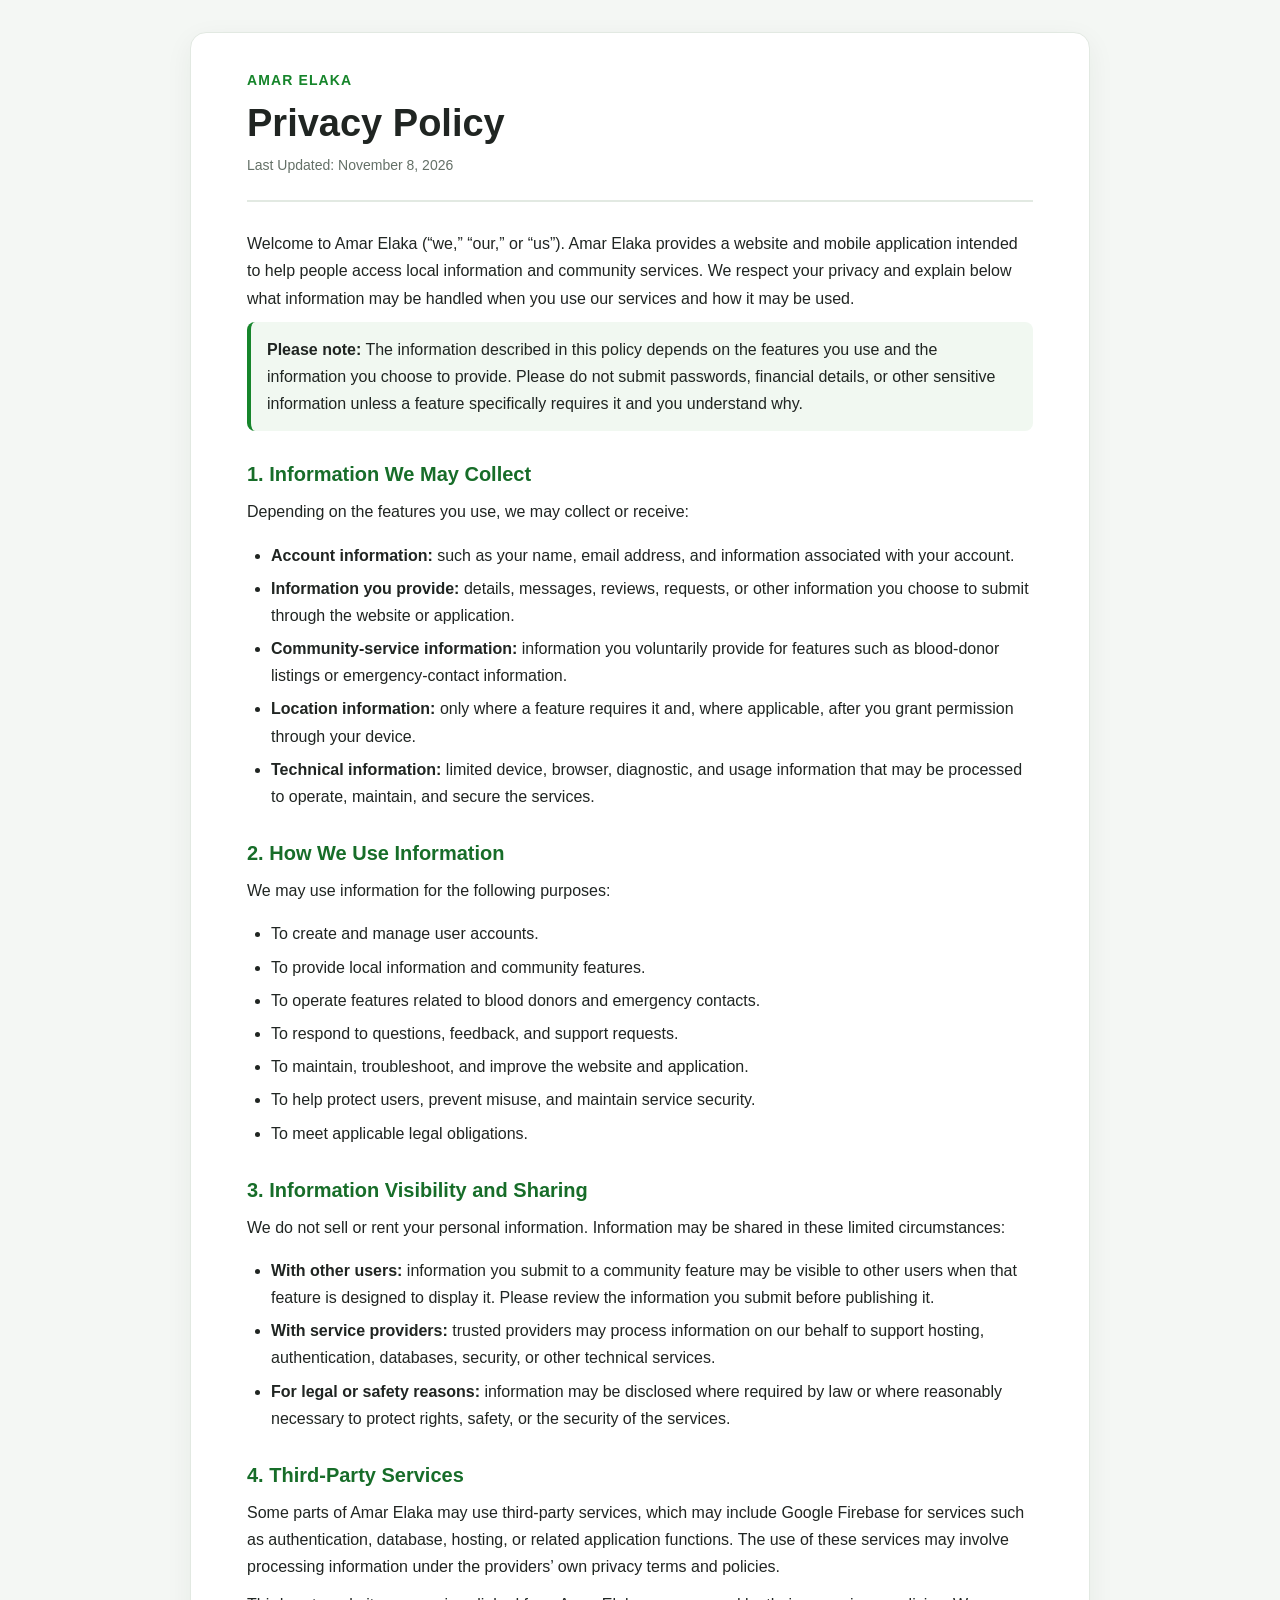
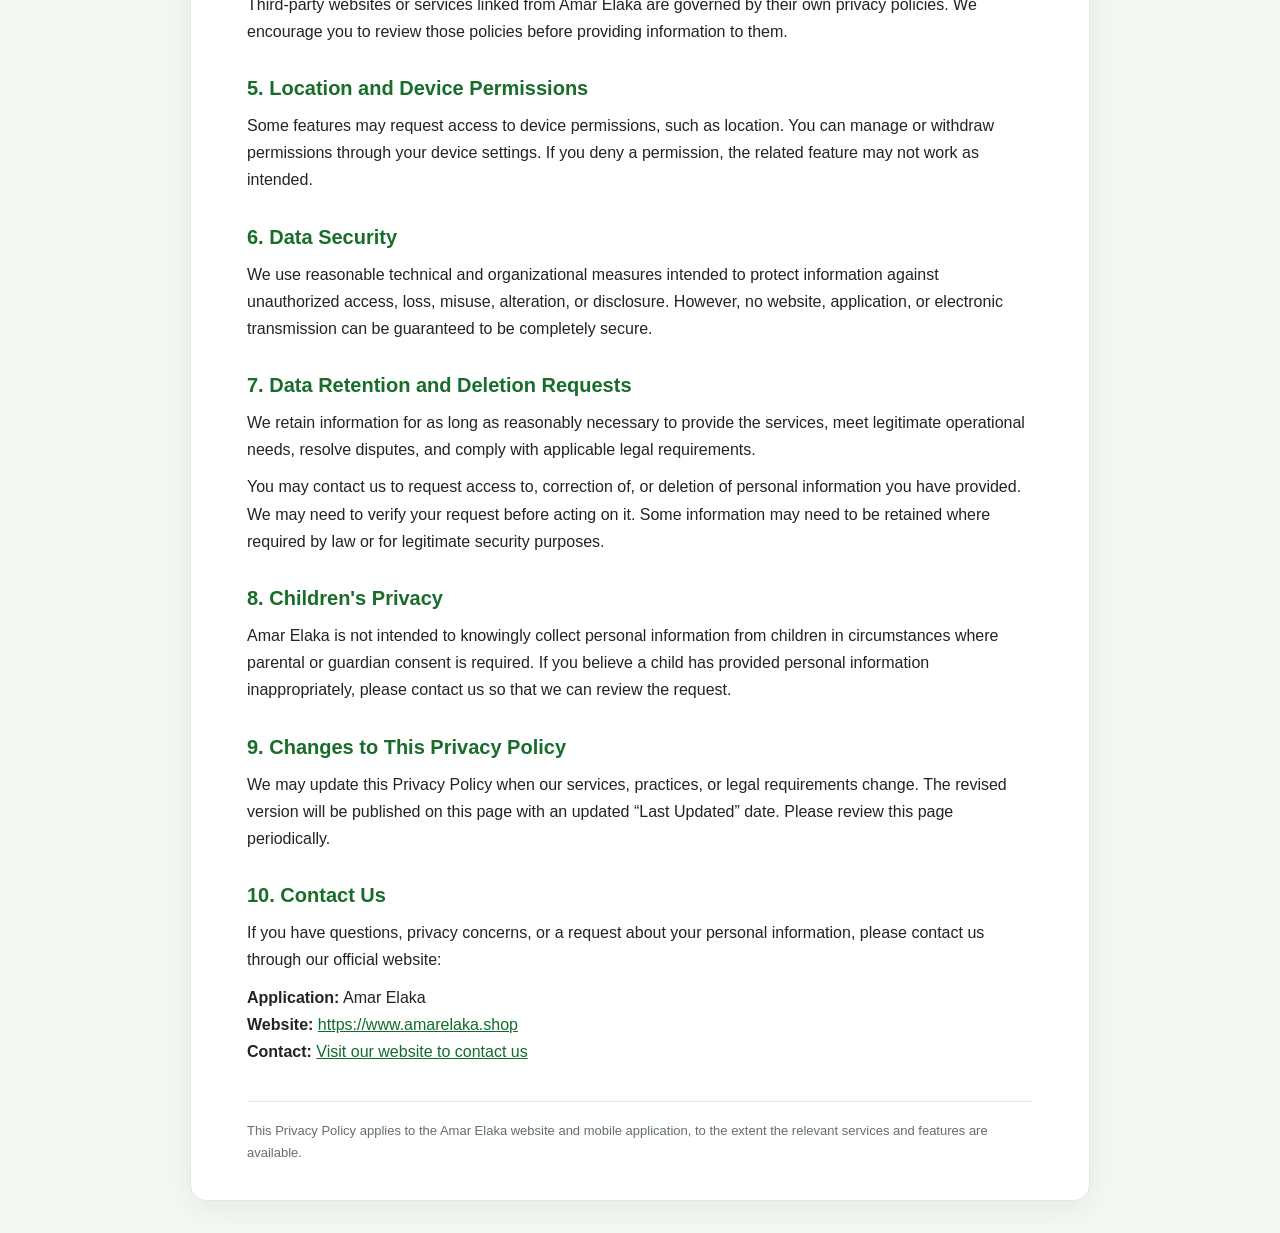
==== privacy-policy.html @ 848ef935 "Add files via upload" ====
<!DOCTYPE html>
<html lang="en">
<head>
  <meta charset="UTF-8">
  <meta name="viewport" content="width=device-width, initial-scale=1.0">
  <meta name="description" content="Privacy Policy for the Amar Elaka website and mobile application.">
  <meta name="robots" content="index, follow">
  <title>Privacy Policy | Amar Elaka</title>
  <style>
    :root {
      color-scheme: light;
      --primary: #16852b;
      --text: #202522;
      --muted: #647067;
      --surface: #ffffff;
      --background: #f4f7f4;
      --border: #e2e9e2;
    }
    * { box-sizing: border-box; }
    body {
      margin: 0;
      padding: 32px 16px;
      background: var(--background);
      color: var(--text);
      font-family: Arial, Helvetica, sans-serif;
      line-height: 1.7;
    }
    .container {
      width: 100%;
      max-width: 900px;
      margin: 0 auto;
      padding: 36px clamp(20px, 5vw, 56px);
      background: var(--surface);
      border: 1px solid var(--border);
      border-radius: 16px;
      box-shadow: 0 8px 28px rgba(20, 50, 25, 0.06);
    }
    header {
      padding-bottom: 22px;
      margin-bottom: 28px;
      border-bottom: 2px solid var(--border);
    }
    .brand {
      color: var(--primary);
      font-size: 14px;
      font-weight: 700;
      letter-spacing: .08em;
      text-transform: uppercase;
    }
    h1 { margin: 8px 0; font-size: clamp(28px, 5vw, 38px); line-height: 1.2; }
    .updated { color: var(--muted); font-size: 14px; }
    h2 {
      margin: 30px 0 10px;
      color: #176d29;
      font-size: 20px;
      line-height: 1.35;
    }
    p { margin: 10px 0; }
    ul { padding-left: 24px; }
    li { margin: 6px 0; }
    a { color: #116c2b; overflow-wrap: anywhere; }
    .note {
      padding: 14px 16px;
      background: #f1f8f1;
      border-left: 4px solid var(--primary);
      border-radius: 8px;
    }
    footer {
      margin-top: 36px;
      padding-top: 18px;
      border-top: 1px solid var(--border);
      color: var(--muted);
      font-size: 13px;
    }
    @media (max-width: 520px) {
      body { padding: 14px 10px; }
      .container { padding: 25px 19px; border-radius: 12px; }
      h2 { font-size: 18px; }
    }
  </style>
</head>
<body>
  <main class="container">
    <header>
      <div class="brand">Amar Elaka</div>
      <h1>Privacy Policy</h1>
      <div class="updated">Last Updated: November 8, 2026</div>
    </header>

    <p>Welcome to Amar Elaka (“we,” “our,” or “us”). Amar Elaka provides a website and mobile application intended to help people access local information and community services. We respect your privacy and explain below what information may be handled when you use our services and how it may be used.</p>

    <div class="note">
      <strong>Please note:</strong> The information described in this policy depends on the features you use and the information you choose to provide. Please do not submit passwords, financial details, or other sensitive information unless a feature specifically requires it and you understand why.
    </div>

    <h2>1. Information We May Collect</h2>
    <p>Depending on the features you use, we may collect or receive:</p>
    <ul>
      <li><strong>Account information:</strong> such as your name, email address, and information associated with your account.</li>
      <li><strong>Information you provide:</strong> details, messages, reviews, requests, or other information you choose to submit through the website or application.</li>
      <li><strong>Community-service information:</strong> information you voluntarily provide for features such as blood-donor listings or emergency-contact information.</li>
      <li><strong>Location information:</strong> only where a feature requires it and, where applicable, after you grant permission through your device.</li>
      <li><strong>Technical information:</strong> limited device, browser, diagnostic, and usage information that may be processed to operate, maintain, and secure the services.</li>
    </ul>

    <h2>2. How We Use Information</h2>
    <p>We may use information for the following purposes:</p>
    <ul>
      <li>To create and manage user accounts.</li>
      <li>To provide local information and community features.</li>
      <li>To operate features related to blood donors and emergency contacts.</li>
      <li>To respond to questions, feedback, and support requests.</li>
      <li>To maintain, troubleshoot, and improve the website and application.</li>
      <li>To help protect users, prevent misuse, and maintain service security.</li>
      <li>To meet applicable legal obligations.</li>
    </ul>

    <h2>3. Information Visibility and Sharing</h2>
    <p>We do not sell or rent your personal information. Information may be shared in these limited circumstances:</p>
    <ul>
      <li><strong>With other users:</strong> information you submit to a community feature may be visible to other users when that feature is designed to display it. Please review the information you submit before publishing it.</li>
      <li><strong>With service providers:</strong> trusted providers may process information on our behalf to support hosting, authentication, databases, security, or other technical services.</li>
      <li><strong>For legal or safety reasons:</strong> information may be disclosed where required by law or where reasonably necessary to protect rights, safety, or the security of the services.</li>
    </ul>

    <h2>4. Third-Party Services</h2>
    <p>Some parts of Amar Elaka may use third-party services, which may include Google Firebase for services such as authentication, database, hosting, or related application functions. The use of these services may involve processing information under the providers’ own privacy terms and policies.</p>
    <p>Third-party websites or services linked from Amar Elaka are governed by their own privacy policies. We encourage you to review those policies before providing information to them.</p>

    <h2>5. Location and Device Permissions</h2>
    <p>Some features may request access to device permissions, such as location. You can manage or withdraw permissions through your device settings. If you deny a permission, the related feature may not work as intended.</p>

    <h2>6. Data Security</h2>
    <p>We use reasonable technical and organizational measures intended to protect information against unauthorized access, loss, misuse, alteration, or disclosure. However, no website, application, or electronic transmission can be guaranteed to be completely secure.</p>

    <h2>7. Data Retention and Deletion Requests</h2>
    <p>We retain information for as long as reasonably necessary to provide the services, meet legitimate operational needs, resolve disputes, and comply with applicable legal requirements.</p>
    <p>You may contact us to request access to, correction of, or deletion of personal information you have provided. We may need to verify your request before acting on it. Some information may need to be retained where required by law or for legitimate security purposes.</p>

    <h2>8. Children's Privacy</h2>
    <p>Amar Elaka is not intended to knowingly collect personal information from children in circumstances where parental or guardian consent is required. If you believe a child has provided personal information inappropriately, please contact us so that we can review the request.</p>

    <h2>9. Changes to This Privacy Policy</h2>
    <p>We may update this Privacy Policy when our services, practices, or legal requirements change. The revised version will be published on this page with an updated “Last Updated” date. Please review this page periodically.</p>

    <h2>10. Contact Us</h2>
    <p>If you have questions, privacy concerns, or a request about your personal information, please contact us through our official website:</p>
    <p><strong>Application:</strong> Amar Elaka<br>
       <strong>Website:</strong> <a href="https://www.amarelaka.shop/">https://www.amarelaka.shop</a><br>
       <strong>Contact:</strong> <a href="https://www.amarelaka.shop/">Visit our website to contact us</a></p>

    <footer>
      This Privacy Policy applies to the Amar Elaka website and mobile application, to the extent the relevant services and features are available.
    </footer>
  </main>
</body>
</html>
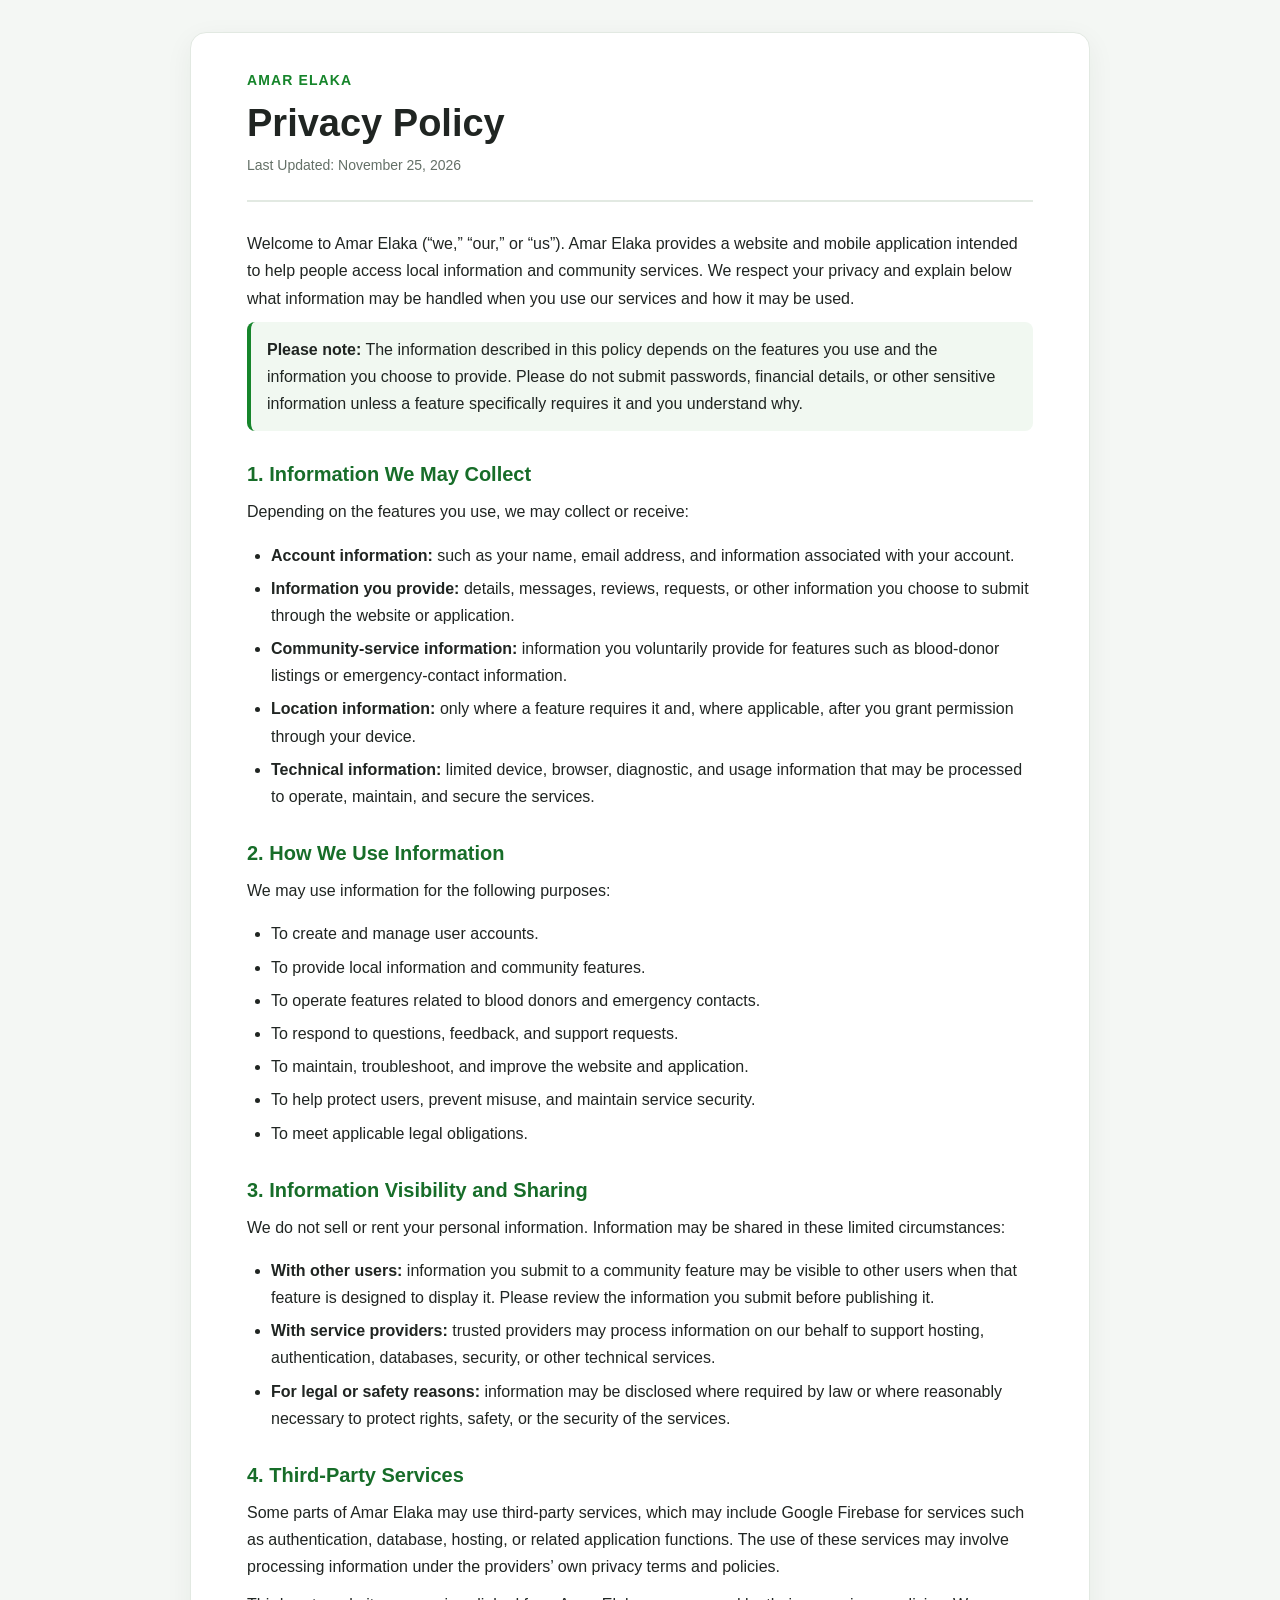
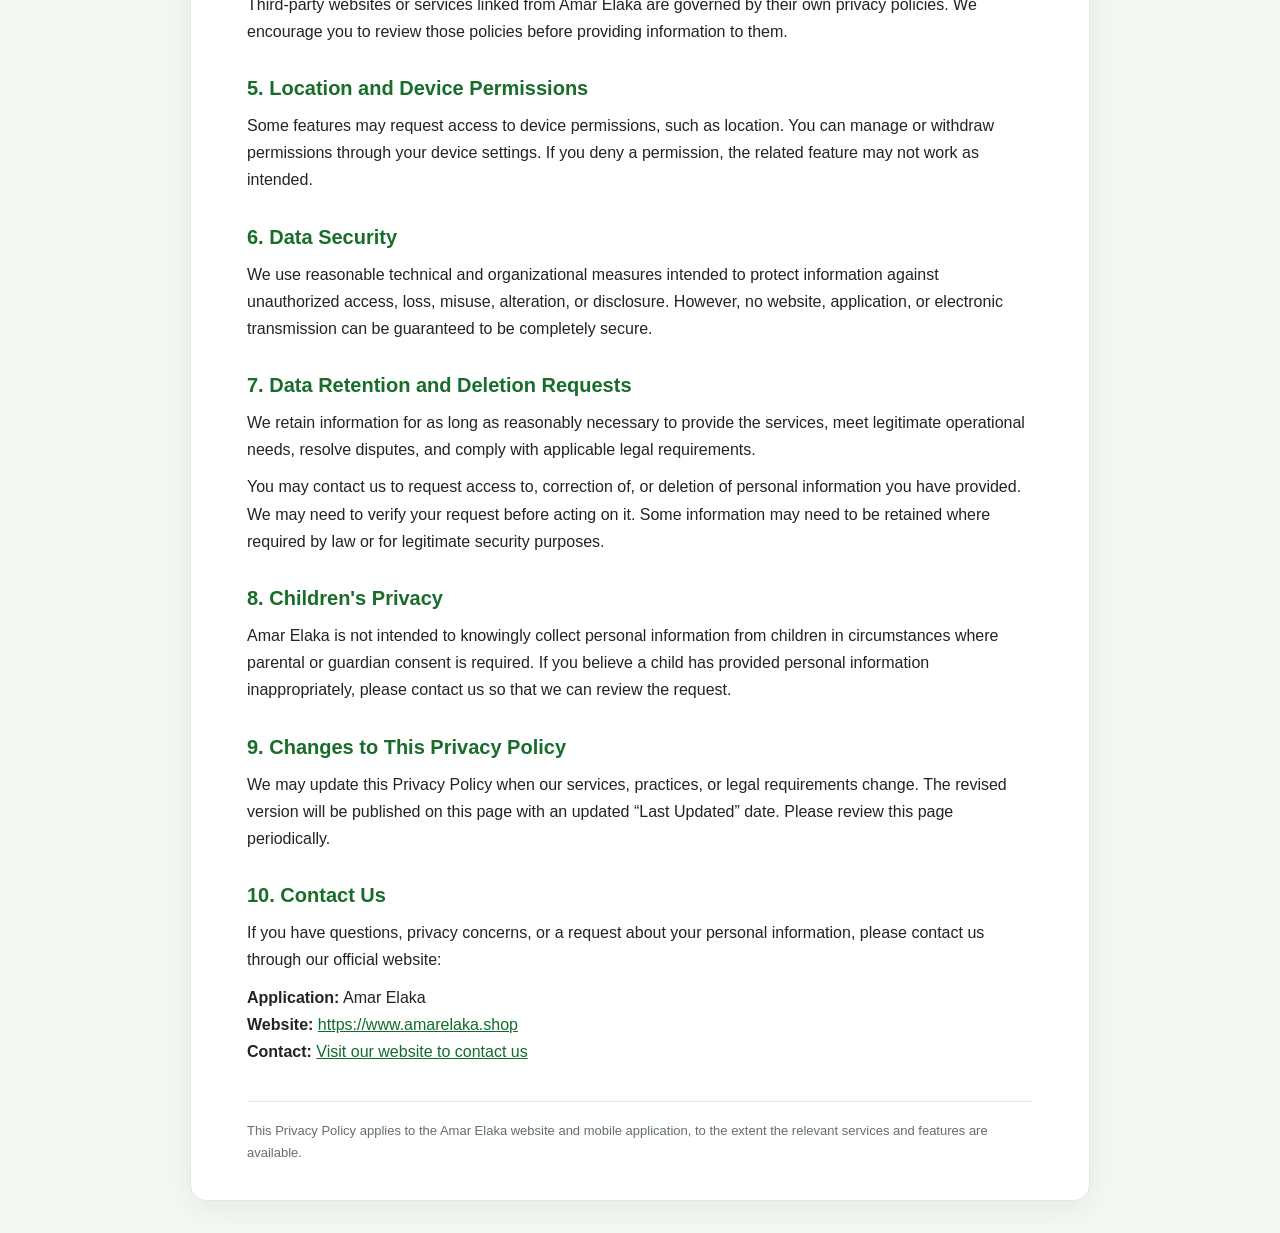
==== commit 50256c7c: "g" ====
--- a/privacy-policy.html
+++ b/privacy-policy.html
@@ -84,7 +84,7 @@
     <header>
       <div class="brand">Amar Elaka</div>
       <h1>Privacy Policy</h1>
-      <div class="updated">Last Updated: November 8, 2026</div>
+      <div class="updated">Last Updated: November 25, 2026</div>
     </header>
 
     <p>Welcome to Amar Elaka (“we,” “our,” or “us”). Amar Elaka provides a website and mobile application intended to help people access local information and community services. We respect your privacy and explain below what information may be handled when you use our services and how it may be used.</p>
@@ -154,4 +154,4 @@
     </footer>
   </main>
 </body>
-</html>
+</html>
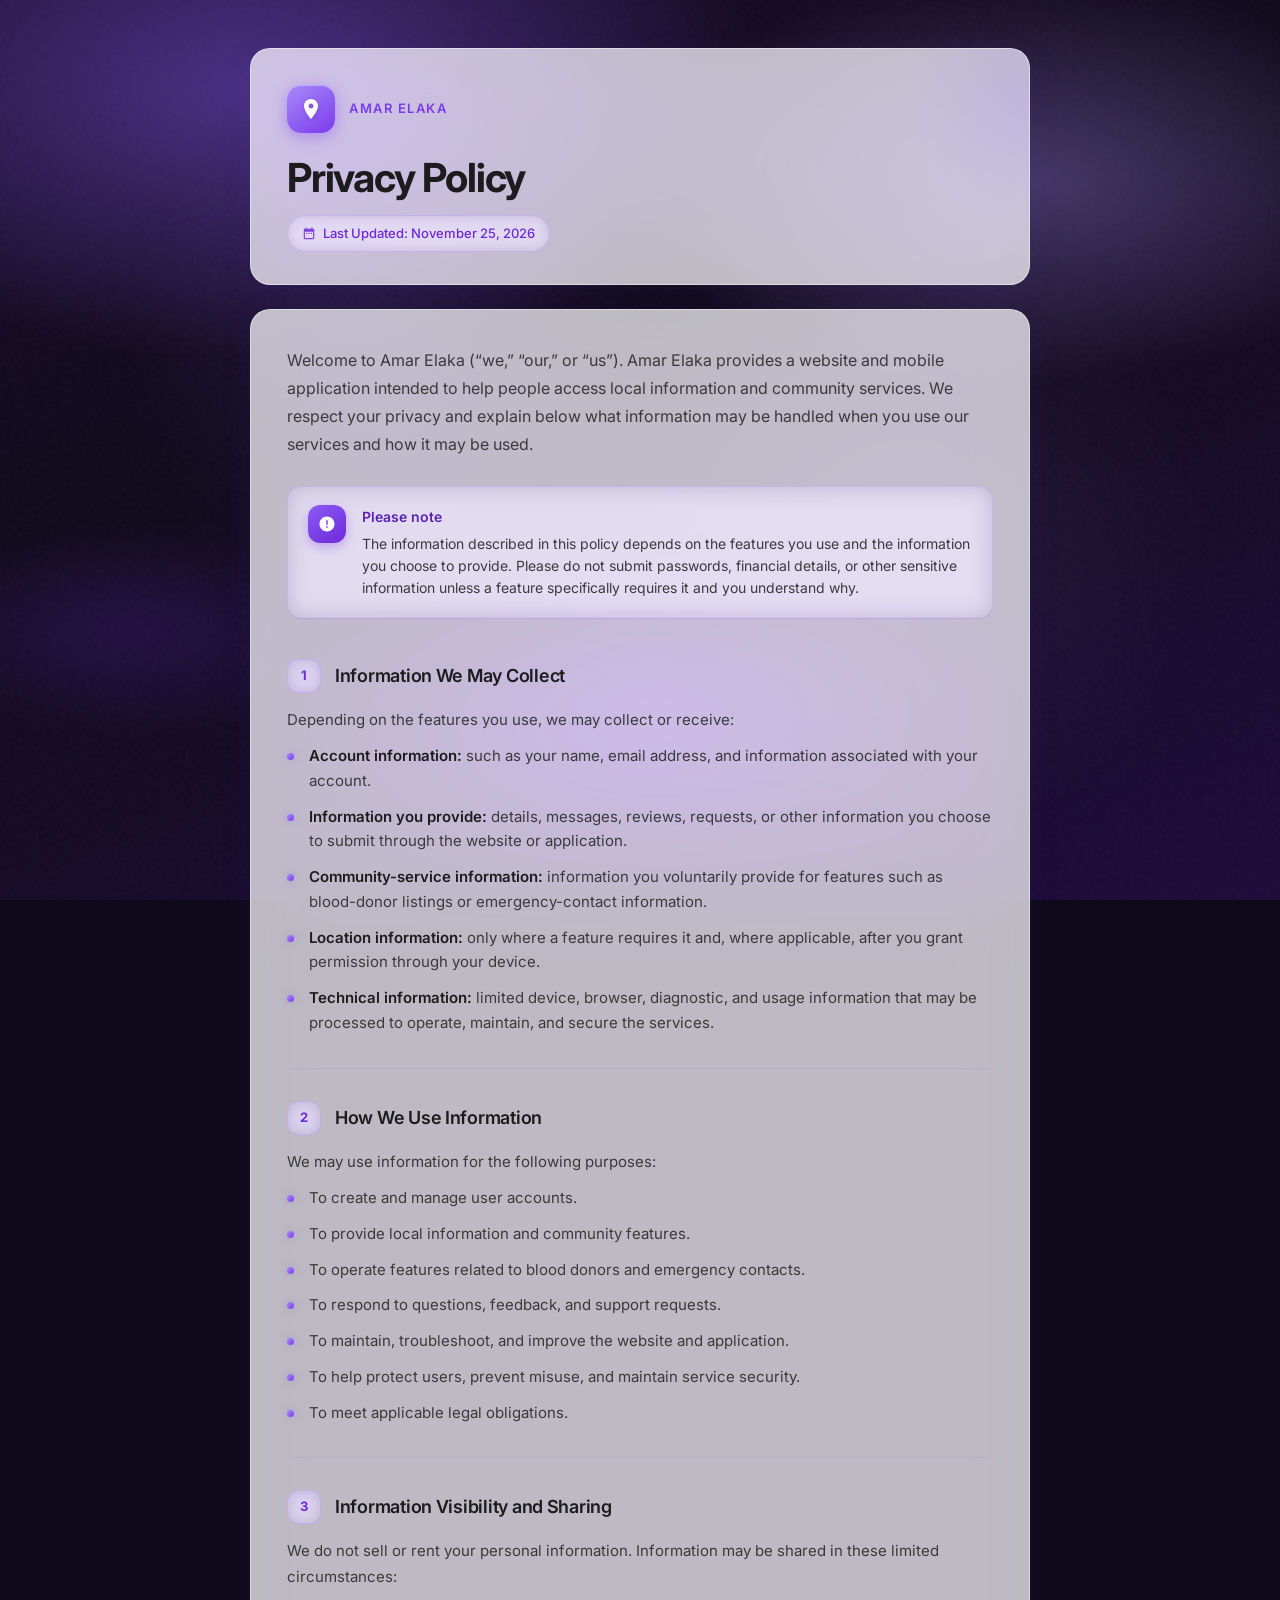
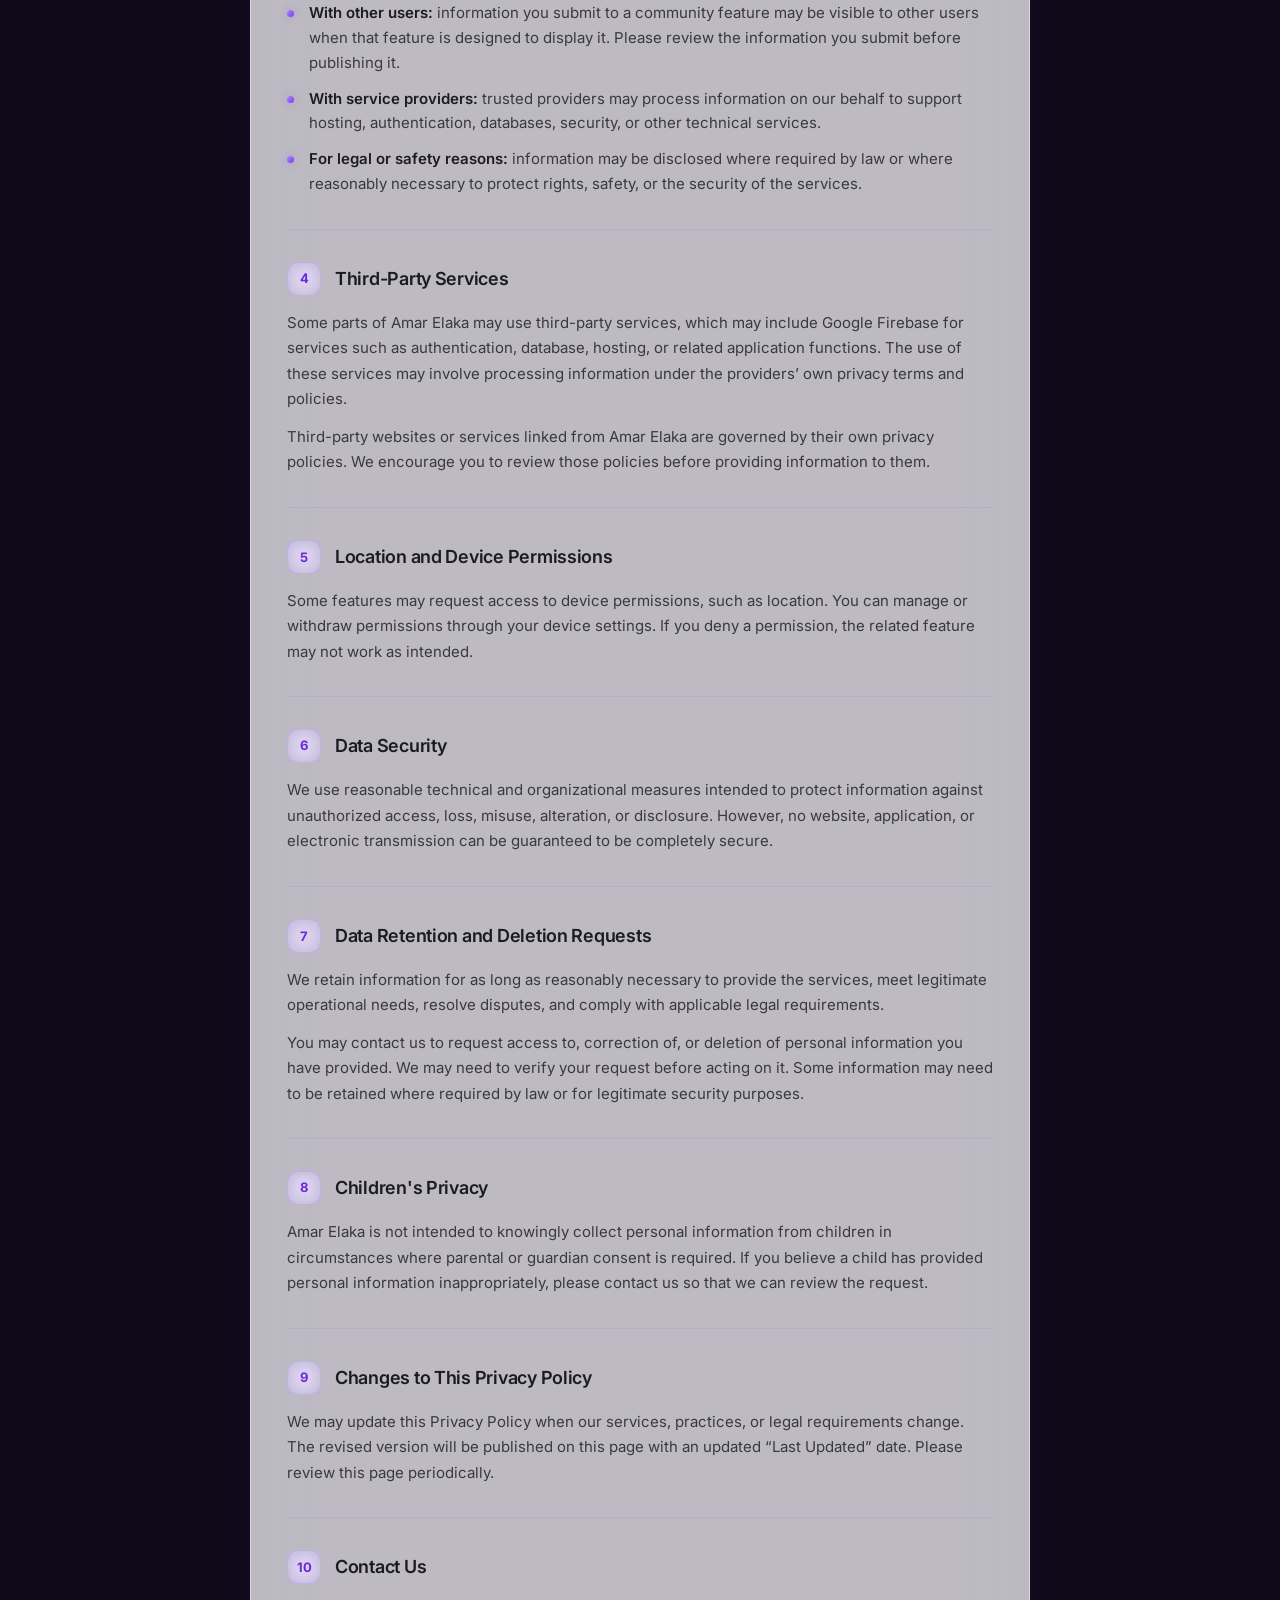
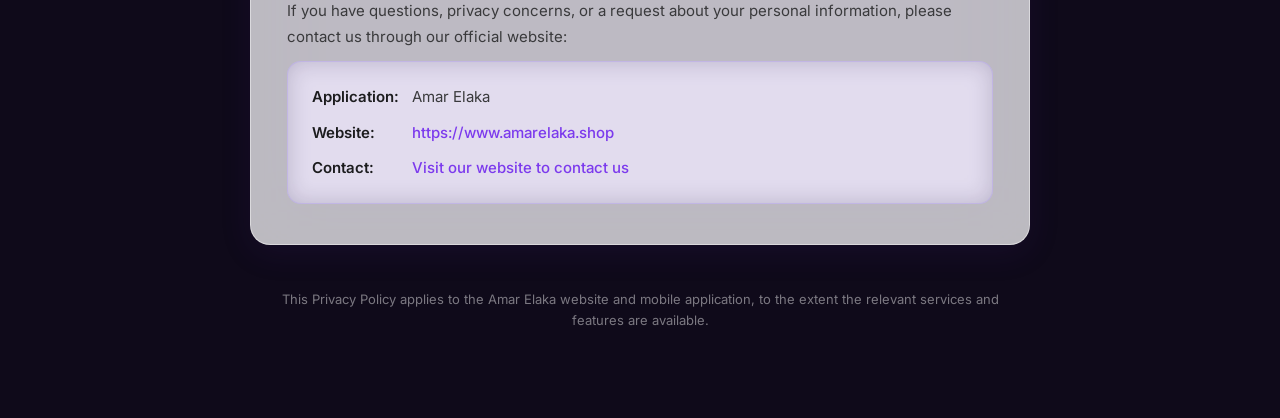
==== commit 7180c4e8: "New UI" ====
--- a/privacy-policy.html
+++ b/privacy-policy.html
@@ -6,152 +6,637 @@
   <meta name="description" content="Privacy Policy for the Amar Elaka website and mobile application.">
   <meta name="robots" content="index, follow">
   <title>Privacy Policy | Amar Elaka</title>
+  <link rel="preconnect" href="https://fonts.googleapis.com">
+  <link rel="preconnect" href="https://fonts.gstatic.com" crossorigin>
+  <link href="https://fonts.googleapis.com/css2?family=Inter:wght@400;500;600;700&display=swap" rel="stylesheet">
   <style>
     :root {
-      color-scheme: light;
-      --primary: #16852b;
-      --text: #202522;
-      --muted: #647067;
-      --surface: #ffffff;
-      --background: #f4f7f4;
-      --border: #e2e9e2;
-    }
-    * { box-sizing: border-box; }
+      --violet-50: #f5f3ff;
+      --violet-100: #ede9fe;
+      --violet-200: #ddd6fe;
+      --violet-300: #c4b5fd;
+      --violet-400: #a78bfa;
+      --violet-500: #8b5cf6;
+      --violet-600: #7c3aed;
+      --violet-700: #6d28d9;
+      --violet-800: #5b21b6;
+      --violet-900: #4c1d95;
+
+      --text-primary: #1c1c1e;
+      --text-secondary: #3a3a3c;
+      --text-muted: #6e6e73;
+
+      --glass-bg: rgba(255, 255, 255, 0.55);
+      --glass-bg-strong: rgba(255, 255, 255, 0.72);
+      --glass-border: rgba(255, 255, 255, 0.45);
+      --glass-shadow: 0 8px 32px rgba(76, 29, 149, 0.12);
+      --glass-shadow-lg: 0 20px 60px rgba(76, 29, 149, 0.18);
+
+      --radius: 20px;
+      --radius-sm: 14px;
+    }
+
+    * {
+      box-sizing: border-box;
+      margin: 0;
+      padding: 0;
+    }
+
+    html {
+      scroll-behavior: smooth;
+    }
+
     body {
-      margin: 0;
-      padding: 32px 16px;
-      background: var(--background);
-      color: var(--text);
-      font-family: Arial, Helvetica, sans-serif;
-      line-height: 1.7;
-    }
+      font-family: 'Inter', -apple-system, BlinkMacSystemFont, 'SF Pro Display', 'Segoe UI', Roboto, sans-serif;
+      color: var(--text-primary);
+      line-height: 1.65;
+      -webkit-font-smoothing: antialiased;
+      -moz-osx-font-smoothing: grayscale;
+      min-height: 100vh;
+      overflow-x: hidden;
+      background: #0f0a1a;
+    }
+
+    /* Animated gradient background */
+    .bg {
+      position: fixed;
+      inset: 0;
+      z-index: 0;
+      background:
+        radial-gradient(ellipse 80% 60% at 20% 10%, rgba(139, 92, 246, 0.45) 0%, transparent 50%),
+        radial-gradient(ellipse 70% 50% at 80% 20%, rgba(167, 139, 250, 0.35) 0%, transparent 45%),
+        radial-gradient(ellipse 60% 40% at 50% 80%, rgba(109, 40, 217, 0.4) 0%, transparent 50%),
+        radial-gradient(ellipse 50% 30% at 10% 70%, rgba(76, 29, 149, 0.3) 0%, transparent 40%),
+        linear-gradient(160deg, #1a0b2e 0%, #0f0a1a 40%, #1e0b3a 100%);
+    }
+
+    .bg::before {
+      content: '';
+      position: absolute;
+      inset: 0;
+      background:
+        radial-gradient(circle at 70% 60%, rgba(196, 181, 253, 0.08) 0%, transparent 30%),
+        radial-gradient(circle at 30% 40%, rgba(139, 92, 246, 0.1) 0%, transparent 25%);
+      animation: floatGlow 18s ease-in-out infinite alternate;
+    }
+
+    @keyframes floatGlow {
+      0% { opacity: 0.7; transform: scale(1) translate(0, 0); }
+      100% { opacity: 1; transform: scale(1.05) translate(-2%, 2%); }
+    }
+
+    .noise {
+      position: fixed;
+      inset: 0;
+      z-index: 1;
+      opacity: 0.035;
+      pointer-events: none;
+      background-image: url("data:image/svg+xml,%3Csvg viewBox='0 0 256 256' xmlns='http://www.w3.org/2000/svg'%3E%3Cfilter id='n'%3E%3CfeTurbulence type='fractalNoise' baseFrequency='0.85' numOctaves='4' stitchTiles='stitch'/%3E%3C/filter%3E%3Crect width='100%25' height='100%25' filter='url(%23n)'/%3E%3C/svg%3E");
+    }
+
+    .page {
+      position: relative;
+      z-index: 2;
+      min-height: 100vh;
+      padding: 48px 20px 72px;
+    }
+
     .container {
       width: 100%;
-      max-width: 900px;
+      max-width: 780px;
       margin: 0 auto;
-      padding: 36px clamp(20px, 5vw, 56px);
-      background: var(--surface);
-      border: 1px solid var(--border);
-      border-radius: 16px;
-      box-shadow: 0 8px 28px rgba(20, 50, 25, 0.06);
-    }
-    header {
-      padding-bottom: 22px;
+    }
+
+    /* Glass card */
+    .glass {
+      background: var(--glass-bg);
+      backdrop-filter: blur(28px) saturate(180%);
+      -webkit-backdrop-filter: blur(28px) saturate(180%);
+      border: 1px solid var(--glass-border);
+      border-radius: var(--radius);
+      box-shadow: var(--glass-shadow);
+    }
+
+    .glass-strong {
+      background: var(--glass-bg-strong);
+      backdrop-filter: blur(40px) saturate(200%);
+      -webkit-backdrop-filter: blur(40px) saturate(200%);
+    }
+
+    /* Header */
+    .header {
+      padding: 36px 36px 32px;
+      margin-bottom: 24px;
+      position: relative;
+      overflow: hidden;
+    }
+
+    .header::after {
+      content: '';
+      position: absolute;
+      top: -40%;
+      right: -20%;
+      width: 280px;
+      height: 280px;
+      background: radial-gradient(circle, rgba(167, 139, 250, 0.25) 0%, transparent 70%);
+      pointer-events: none;
+    }
+
+    .brand-row {
+      display: flex;
+      align-items: center;
+      gap: 14px;
+      margin-bottom: 22px;
+    }
+
+    .brand-icon {
+      width: 48px;
+      height: 48px;
+      border-radius: 14px;
+      background: linear-gradient(145deg, var(--violet-400), var(--violet-600));
+      display: flex;
+      align-items: center;
+      justify-content: center;
+      box-shadow:
+        0 4px 16px rgba(124, 58, 237, 0.4),
+        inset 0 1px 0 rgba(255, 255, 255, 0.35);
+    }
+
+    .brand-icon svg {
+      width: 24px;
+      height: 24px;
+      fill: white;
+      filter: drop-shadow(0 1px 2px rgba(0,0,0,0.15));
+    }
+
+    .brand-text {
+      font-size: 13px;
+      font-weight: 600;
+      letter-spacing: 0.12em;
+      text-transform: uppercase;
+      color: var(--violet-600);
+    }
+
+    h1 {
+      font-size: clamp(30px, 5.5vw, 40px);
+      font-weight: 700;
+      letter-spacing: -0.03em;
+      line-height: 1.15;
+      color: var(--text-primary);
+      margin-bottom: 14px;
+    }
+
+    .badge {
+      display: inline-flex;
+      align-items: center;
+      gap: 7px;
+      padding: 7px 14px;
+      border-radius: 100px;
+      background: rgba(139, 92, 246, 0.12);
+      border: 1px solid rgba(139, 92, 246, 0.2);
+      color: var(--violet-700);
+      font-size: 13px;
+      font-weight: 500;
+      backdrop-filter: blur(8px);
+    }
+
+    .badge svg {
+      width: 14px;
+      height: 14px;
+      opacity: 0.85;
+    }
+
+    /* Content card */
+    .content {
+      padding: 36px 36px 40px;
+    }
+
+    .intro {
+      font-size: 16px;
+      color: var(--text-secondary);
+      line-height: 1.75;
       margin-bottom: 28px;
-      border-bottom: 2px solid var(--border);
-    }
-    .brand {
-      color: var(--primary);
+    }
+
+    /* Note */
+    .note {
+      display: flex;
+      gap: 16px;
+      padding: 18px 20px;
+      margin-bottom: 40px;
+      border-radius: var(--radius-sm);
+      background: rgba(139, 92, 246, 0.1);
+      border: 1px solid rgba(167, 139, 250, 0.25);
+      backdrop-filter: blur(12px);
+    }
+
+    .note-icon {
+      flex-shrink: 0;
+      width: 38px;
+      height: 38px;
+      border-radius: 12px;
+      background: linear-gradient(145deg, var(--violet-500), var(--violet-700));
+      display: flex;
+      align-items: center;
+      justify-content: center;
+      box-shadow: 0 4px 12px rgba(124, 58, 237, 0.35);
+    }
+
+    .note-icon svg {
+      width: 18px;
+      height: 18px;
+      fill: white;
+    }
+
+    .note-content strong {
+      display: block;
       font-size: 14px;
+      font-weight: 600;
+      color: var(--violet-800);
+      margin-bottom: 4px;
+    }
+
+    .note-content p {
+      font-size: 14px;
+      color: var(--text-secondary);
+      line-height: 1.6;
+      margin: 0;
+    }
+
+    /* Sections */
+    .section {
+      margin-bottom: 32px;
+      padding-bottom: 32px;
+      border-bottom: 1px solid rgba(139, 92, 246, 0.12);
+    }
+
+    .section:last-of-type {
+      margin-bottom: 0;
+      padding-bottom: 0;
+      border-bottom: none;
+    }
+
+    .section-header {
+      display: flex;
+      align-items: flex-start;
+      gap: 14px;
+      margin-bottom: 14px;
+    }
+
+    .section-number {
+      flex-shrink: 0;
+      width: 34px;
+      height: 34px;
+      border-radius: 11px;
+      background: linear-gradient(145deg, rgba(167, 139, 250, 0.25), rgba(139, 92, 246, 0.15));
+      border: 1px solid rgba(167, 139, 250, 0.3);
+      color: var(--violet-700);
+      font-size: 13px;
       font-weight: 700;
-      letter-spacing: .08em;
-      text-transform: uppercase;
-    }
-    h1 { margin: 8px 0; font-size: clamp(28px, 5vw, 38px); line-height: 1.2; }
-    .updated { color: var(--muted); font-size: 14px; }
+      display: flex;
+      align-items: center;
+      justify-content: center;
+      backdrop-filter: blur(8px);
+    }
+
     h2 {
-      margin: 30px 0 10px;
-      color: #176d29;
-      font-size: 20px;
+      font-size: 18px;
+      font-weight: 600;
+      color: var(--text-primary);
       line-height: 1.35;
-    }
-    p { margin: 10px 0; }
-    ul { padding-left: 24px; }
-    li { margin: 6px 0; }
-    a { color: #116c2b; overflow-wrap: anywhere; }
-    .note {
-      padding: 14px 16px;
-      background: #f1f8f1;
-      border-left: 4px solid var(--primary);
-      border-radius: 8px;
-    }
-    footer {
-      margin-top: 36px;
-      padding-top: 18px;
-      border-top: 1px solid var(--border);
-      color: var(--muted);
+      padding-top: 5px;
+      letter-spacing: -0.015em;
+    }
+
+    .section p {
+      font-size: 15px;
+      color: var(--text-secondary);
+      margin-bottom: 12px;
+      line-height: 1.7;
+    }
+
+    .section p:last-child {
+      margin-bottom: 0;
+    }
+
+    ul {
+      list-style: none;
+      padding: 0;
+      margin: 0;
+    }
+
+    li {
+      position: relative;
+      padding-left: 22px;
+      margin-bottom: 11px;
+      font-size: 15px;
+      color: var(--text-secondary);
+      line-height: 1.65;
+    }
+
+    li:last-child {
+      margin-bottom: 0;
+    }
+
+    li::before {
+      content: '';
+      position: absolute;
+      left: 0;
+      top: 9px;
+      width: 7px;
+      height: 7px;
+      border-radius: 50%;
+      background: linear-gradient(135deg, var(--violet-400), var(--violet-600));
+      box-shadow: 0 0 8px rgba(139, 92, 246, 0.4);
+    }
+
+    li strong {
+      color: var(--text-primary);
+      font-weight: 600;
+    }
+
+    a {
+      color: var(--violet-600);
+      text-decoration: none;
+      font-weight: 500;
+      border-bottom: 1px solid transparent;
+      transition: all 0.2s ease;
+    }
+
+    a:hover {
+      color: var(--violet-800);
+      border-bottom-color: var(--violet-400);
+    }
+
+    /* Contact box */
+    .contact-box {
+      margin-top: 12px;
+      padding: 22px 24px;
+      border-radius: var(--radius-sm);
+      background: rgba(139, 92, 246, 0.1);
+      border: 1px solid rgba(167, 139, 250, 0.28);
+      backdrop-filter: blur(12px);
+    }
+
+    .contact-box p {
+      margin-bottom: 10px;
+      font-size: 15px;
+    }
+
+    .contact-box p:last-child {
+      margin-bottom: 0;
+    }
+
+    .contact-label {
+      font-weight: 600;
+      color: var(--text-primary);
+      min-width: 96px;
+      display: inline-block;
+    }
+
+    /* Footer */
+    .footer {
+      margin-top: 28px;
+      text-align: center;
+      padding: 16px;
+    }
+
+    .footer p {
       font-size: 13px;
-    }
-    @media (max-width: 520px) {
-      body { padding: 14px 10px; }
-      .container { padding: 25px 19px; border-radius: 12px; }
-      h2 { font-size: 18px; }
+      color: rgba(255, 255, 255, 0.45);
+      line-height: 1.6;
+    }
+
+    /* Responsive */
+    @media (max-width: 640px) {
+      .page {
+        padding: 28px 14px 48px;
+      }
+
+      .header {
+        padding: 28px 22px 24px;
+        border-radius: 18px;
+      }
+
+      .content {
+        padding: 28px 22px 32px;
+        border-radius: 18px;
+      }
+
+      .note {
+        flex-direction: column;
+        gap: 12px;
+        padding: 16px;
+      }
+
+      .section-header {
+        gap: 12px;
+      }
+
+      h1 {
+        font-size: 28px;
+      }
+
+      h2 {
+        font-size: 17px;
+      }
+
+      .contact-box {
+        padding: 18px;
+      }
+
+      .contact-label {
+        display: block;
+        margin-bottom: 2px;
+      }
+
+      .brand-icon {
+        width: 42px;
+        height: 42px;
+        border-radius: 12px;
+      }
+    }
+
+    @media (hover: hover) {
+      .glass {
+        transition: box-shadow 0.35s ease, border-color 0.35s ease;
+      }
+      .glass:hover {
+        box-shadow: var(--glass-shadow-lg);
+        border-color: rgba(255, 255, 255, 0.55);
+      }
     }
   </style>
 </head>
 <body>
-  <main class="container">
-    <header>
-      <div class="brand">Amar Elaka</div>
-      <h1>Privacy Policy</h1>
-      <div class="updated">Last Updated: November 25, 2026</div>
-    </header>
-
-    <p>Welcome to Amar Elaka (“we,” “our,” or “us”). Amar Elaka provides a website and mobile application intended to help people access local information and community services. We respect your privacy and explain below what information may be handled when you use our services and how it may be used.</p>
-
-    <div class="note">
-      <strong>Please note:</strong> The information described in this policy depends on the features you use and the information you choose to provide. Please do not submit passwords, financial details, or other sensitive information unless a feature specifically requires it and you understand why.
+  <div class="bg"></div>
+  <div class="noise"></div>
+
+  <div class="page">
+    <div class="container">
+
+      <!-- Header -->
+      <header class="header glass glass-strong">
+        <div class="brand-row">
+          <div class="brand-icon">
+            <svg viewBox="0 0 24 24" xmlns="http://www.w3.org/2000/svg">
+              <path d="M12 2C8.13 2 5 5.13 5 9c0 5.25 7 13 7 13s7-7.75 7-13c0-3.87-3.13-7-7-7zm0 9.5c-1.38 0-2.5-1.12-2.5-2.5s1.12-2.5 2.5-2.5 2.5 1.12 2.5 2.5-1.12 2.5-2.5 2.5z"/>
+            </svg>
+          </div>
+          <span class="brand-text">Amar Elaka</span>
+        </div>
+        <h1>Privacy Policy</h1>
+        <div class="badge">
+          <svg viewBox="0 0 24 24" fill="currentColor">
+            <path d="M19 3h-1V1h-2v2H8V1H6v2H5c-1.11 0-1.99.9-1.99 2L3 19c0 1.1.89 2 2 2h14c1.1 0 2-.9 2-2V5c0-1.1-.9-2-2-2zm0 16H5V8h14v11zM9 10H7v2h2v-2zm4 0h-2v2h2v-2zm4 0h-2v2h2v-2z"/>
+          </svg>
+          Last Updated: November 25, 2026
+        </div>
+      </header>
+
+      <!-- Content -->
+      <main class="content glass glass-strong">
+        <p class="intro">
+          Welcome to Amar Elaka (“we,” “our,” or “us”). Amar Elaka provides a website and mobile application intended to help people access local information and community services. We respect your privacy and explain below what information may be handled when you use our services and how it may be used.
+        </p>
+
+        <div class="note">
+          <div class="note-icon">
+            <svg viewBox="0 0 24 24" xmlns="http://www.w3.org/2000/svg">
+              <path d="M12 2C6.48 2 2 6.48 2 12s4.48 10 10 10 10-4.48 10-10S17.52 2 12 2zm1 15h-2v-2h2v2zm0-4h-2V7h2v6z"/>
+            </svg>
+          </div>
+          <div class="note-content">
+            <strong>Please note</strong>
+            <p>The information described in this policy depends on the features you use and the information you choose to provide. Please do not submit passwords, financial details, or other sensitive information unless a feature specifically requires it and you understand why.</p>
+          </div>
+        </div>
+
+        <!-- Section 1 -->
+        <section class="section">
+          <div class="section-header">
+            <div class="section-number">1</div>
+            <h2>Information We May Collect</h2>
+          </div>
+          <p>Depending on the features you use, we may collect or receive:</p>
+          <ul>
+            <li><strong>Account information:</strong> such as your name, email address, and information associated with your account.</li>
+            <li><strong>Information you provide:</strong> details, messages, reviews, requests, or other information you choose to submit through the website or application.</li>
+            <li><strong>Community-service information:</strong> information you voluntarily provide for features such as blood-donor listings or emergency-contact information.</li>
+            <li><strong>Location information:</strong> only where a feature requires it and, where applicable, after you grant permission through your device.</li>
+            <li><strong>Technical information:</strong> limited device, browser, diagnostic, and usage information that may be processed to operate, maintain, and secure the services.</li>
+          </ul>
+        </section>
+
+        <!-- Section 2 -->
+        <section class="section">
+          <div class="section-header">
+            <div class="section-number">2</div>
+            <h2>How We Use Information</h2>
+          </div>
+          <p>We may use information for the following purposes:</p>
+          <ul>
+            <li>To create and manage user accounts.</li>
+            <li>To provide local information and community features.</li>
+            <li>To operate features related to blood donors and emergency contacts.</li>
+            <li>To respond to questions, feedback, and support requests.</li>
+            <li>To maintain, troubleshoot, and improve the website and application.</li>
+            <li>To help protect users, prevent misuse, and maintain service security.</li>
+            <li>To meet applicable legal obligations.</li>
+          </ul>
+        </section>
+
+        <!-- Section 3 -->
+        <section class="section">
+          <div class="section-header">
+            <div class="section-number">3</div>
+            <h2>Information Visibility and Sharing</h2>
+          </div>
+          <p>We do not sell or rent your personal information. Information may be shared in these limited circumstances:</p>
+          <ul>
+            <li><strong>With other users:</strong> information you submit to a community feature may be visible to other users when that feature is designed to display it. Please review the information you submit before publishing it.</li>
+            <li><strong>With service providers:</strong> trusted providers may process information on our behalf to support hosting, authentication, databases, security, or other technical services.</li>
+            <li><strong>For legal or safety reasons:</strong> information may be disclosed where required by law or where reasonably necessary to protect rights, safety, or the security of the services.</li>
+          </ul>
+        </section>
+
+        <!-- Section 4 -->
+        <section class="section">
+          <div class="section-header">
+            <div class="section-number">4</div>
+            <h2>Third-Party Services</h2>
+          </div>
+          <p>Some parts of Amar Elaka may use third-party services, which may include Google Firebase for services such as authentication, database, hosting, or related application functions. The use of these services may involve processing information under the providers’ own privacy terms and policies.</p>
+          <p>Third-party websites or services linked from Amar Elaka are governed by their own privacy policies. We encourage you to review those policies before providing information to them.</p>
+        </section>
+
+        <!-- Section 5 -->
+        <section class="section">
+          <div class="section-header">
+            <div class="section-number">5</div>
+            <h2>Location and Device Permissions</h2>
+          </div>
+          <p>Some features may request access to device permissions, such as location. You can manage or withdraw permissions through your device settings. If you deny a permission, the related feature may not work as intended.</p>
+        </section>
+
+        <!-- Section 6 -->
+        <section class="section">
+          <div class="section-header">
+            <div class="section-number">6</div>
+            <h2>Data Security</h2>
+          </div>
+          <p>We use reasonable technical and organizational measures intended to protect information against unauthorized access, loss, misuse, alteration, or disclosure. However, no website, application, or electronic transmission can be guaranteed to be completely secure.</p>
+        </section>
+
+        <!-- Section 7 -->
+        <section class="section">
+          <div class="section-header">
+            <div class="section-number">7</div>
+            <h2>Data Retention and Deletion Requests</h2>
+          </div>
+          <p>We retain information for as long as reasonably necessary to provide the services, meet legitimate operational needs, resolve disputes, and comply with applicable legal requirements.</p>
+          <p>You may contact us to request access to, correction of, or deletion of personal information you have provided. We may need to verify your request before acting on it. Some information may need to be retained where required by law or for legitimate security purposes.</p>
+        </section>
+
+        <!-- Section 8 -->
+        <section class="section">
+          <div class="section-header">
+            <div class="section-number">8</div>
+            <h2>Children's Privacy</h2>
+          </div>
+          <p>Amar Elaka is not intended to knowingly collect personal information from children in circumstances where parental or guardian consent is required. If you believe a child has provided personal information inappropriately, please contact us so that we can review the request.</p>
+        </section>
+
+        <!-- Section 9 -->
+        <section class="section">
+          <div class="section-header">
+            <div class="section-number">9</div>
+            <h2>Changes to This Privacy Policy</h2>
+          </div>
+          <p>We may update this Privacy Policy when our services, practices, or legal requirements change. The revised version will be published on this page with an updated “Last Updated” date. Please review this page periodically.</p>
+        </section>
+
+        <!-- Section 10 -->
+        <section class="section">
+          <div class="section-header">
+            <div class="section-number">10</div>
+            <h2>Contact Us</h2>
+          </div>
+          <p>If you have questions, privacy concerns, or a request about your personal information, please contact us through our official website:</p>
+          <div class="contact-box">
+            <p><span class="contact-label">Application:</span> Amar Elaka</p>
+            <p><span class="contact-label">Website:</span> <a href="https://www.amarelaka.shop/" target="_blank" rel="noopener">https://www.amarelaka.shop</a></p>
+            <p><span class="contact-label">Contact:</span> <a href="https://www.amarelaka.shop/" target="_blank" rel="noopener">Visit our website to contact us</a></p>
+          </div>
+        </section>
+      </main>
+
+      <!-- Footer -->
+      <footer class="footer">
+        <p>This Privacy Policy applies to the Amar Elaka website and mobile application, to the extent the relevant services and features are available.</p>
+      </footer>
+
     </div>
-
-    <h2>1. Information We May Collect</h2>
-    <p>Depending on the features you use, we may collect or receive:</p>
-    <ul>
-      <li><strong>Account information:</strong> such as your name, email address, and information associated with your account.</li>
-      <li><strong>Information you provide:</strong> details, messages, reviews, requests, or other information you choose to submit through the website or application.</li>
-      <li><strong>Community-service information:</strong> information you voluntarily provide for features such as blood-donor listings or emergency-contact information.</li>
-      <li><strong>Location information:</strong> only where a feature requires it and, where applicable, after you grant permission through your device.</li>
-      <li><strong>Technical information:</strong> limited device, browser, diagnostic, and usage information that may be processed to operate, maintain, and secure the services.</li>
-    </ul>
-
-    <h2>2. How We Use Information</h2>
-    <p>We may use information for the following purposes:</p>
-    <ul>
-      <li>To create and manage user accounts.</li>
-      <li>To provide local information and community features.</li>
-      <li>To operate features related to blood donors and emergency contacts.</li>
-      <li>To respond to questions, feedback, and support requests.</li>
-      <li>To maintain, troubleshoot, and improve the website and application.</li>
-      <li>To help protect users, prevent misuse, and maintain service security.</li>
-      <li>To meet applicable legal obligations.</li>
-    </ul>
-
-    <h2>3. Information Visibility and Sharing</h2>
-    <p>We do not sell or rent your personal information. Information may be shared in these limited circumstances:</p>
-    <ul>
-      <li><strong>With other users:</strong> information you submit to a community feature may be visible to other users when that feature is designed to display it. Please review the information you submit before publishing it.</li>
-      <li><strong>With service providers:</strong> trusted providers may process information on our behalf to support hosting, authentication, databases, security, or other technical services.</li>
-      <li><strong>For legal or safety reasons:</strong> information may be disclosed where required by law or where reasonably necessary to protect rights, safety, or the security of the services.</li>
-    </ul>
-
-    <h2>4. Third-Party Services</h2>
-    <p>Some parts of Amar Elaka may use third-party services, which may include Google Firebase for services such as authentication, database, hosting, or related application functions. The use of these services may involve processing information under the providers’ own privacy terms and policies.</p>
-    <p>Third-party websites or services linked from Amar Elaka are governed by their own privacy policies. We encourage you to review those policies before providing information to them.</p>
-
-    <h2>5. Location and Device Permissions</h2>
-    <p>Some features may request access to device permissions, such as location. You can manage or withdraw permissions through your device settings. If you deny a permission, the related feature may not work as intended.</p>
-
-    <h2>6. Data Security</h2>
-    <p>We use reasonable technical and organizational measures intended to protect information against unauthorized access, loss, misuse, alteration, or disclosure. However, no website, application, or electronic transmission can be guaranteed to be completely secure.</p>
-
-    <h2>7. Data Retention and Deletion Requests</h2>
-    <p>We retain information for as long as reasonably necessary to provide the services, meet legitimate operational needs, resolve disputes, and comply with applicable legal requirements.</p>
-    <p>You may contact us to request access to, correction of, or deletion of personal information you have provided. We may need to verify your request before acting on it. Some information may need to be retained where required by law or for legitimate security purposes.</p>
-
-    <h2>8. Children's Privacy</h2>
-    <p>Amar Elaka is not intended to knowingly collect personal information from children in circumstances where parental or guardian consent is required. If you believe a child has provided personal information inappropriately, please contact us so that we can review the request.</p>
-
-    <h2>9. Changes to This Privacy Policy</h2>
-    <p>We may update this Privacy Policy when our services, practices, or legal requirements change. The revised version will be published on this page with an updated “Last Updated” date. Please review this page periodically.</p>
-
-    <h2>10. Contact Us</h2>
-    <p>If you have questions, privacy concerns, or a request about your personal information, please contact us through our official website:</p>
-    <p><strong>Application:</strong> Amar Elaka<br>
-       <strong>Website:</strong> <a href="https://www.amarelaka.shop/">https://www.amarelaka.shop</a><br>
-       <strong>Contact:</strong> <a href="https://www.amarelaka.shop/">Visit our website to contact us</a></p>
-
-    <footer>
-      This Privacy Policy applies to the Amar Elaka website and mobile application, to the extent the relevant services and features are available.
-    </footer>
-  </main>
+  </div>
 </body>
-</html>+</html>
